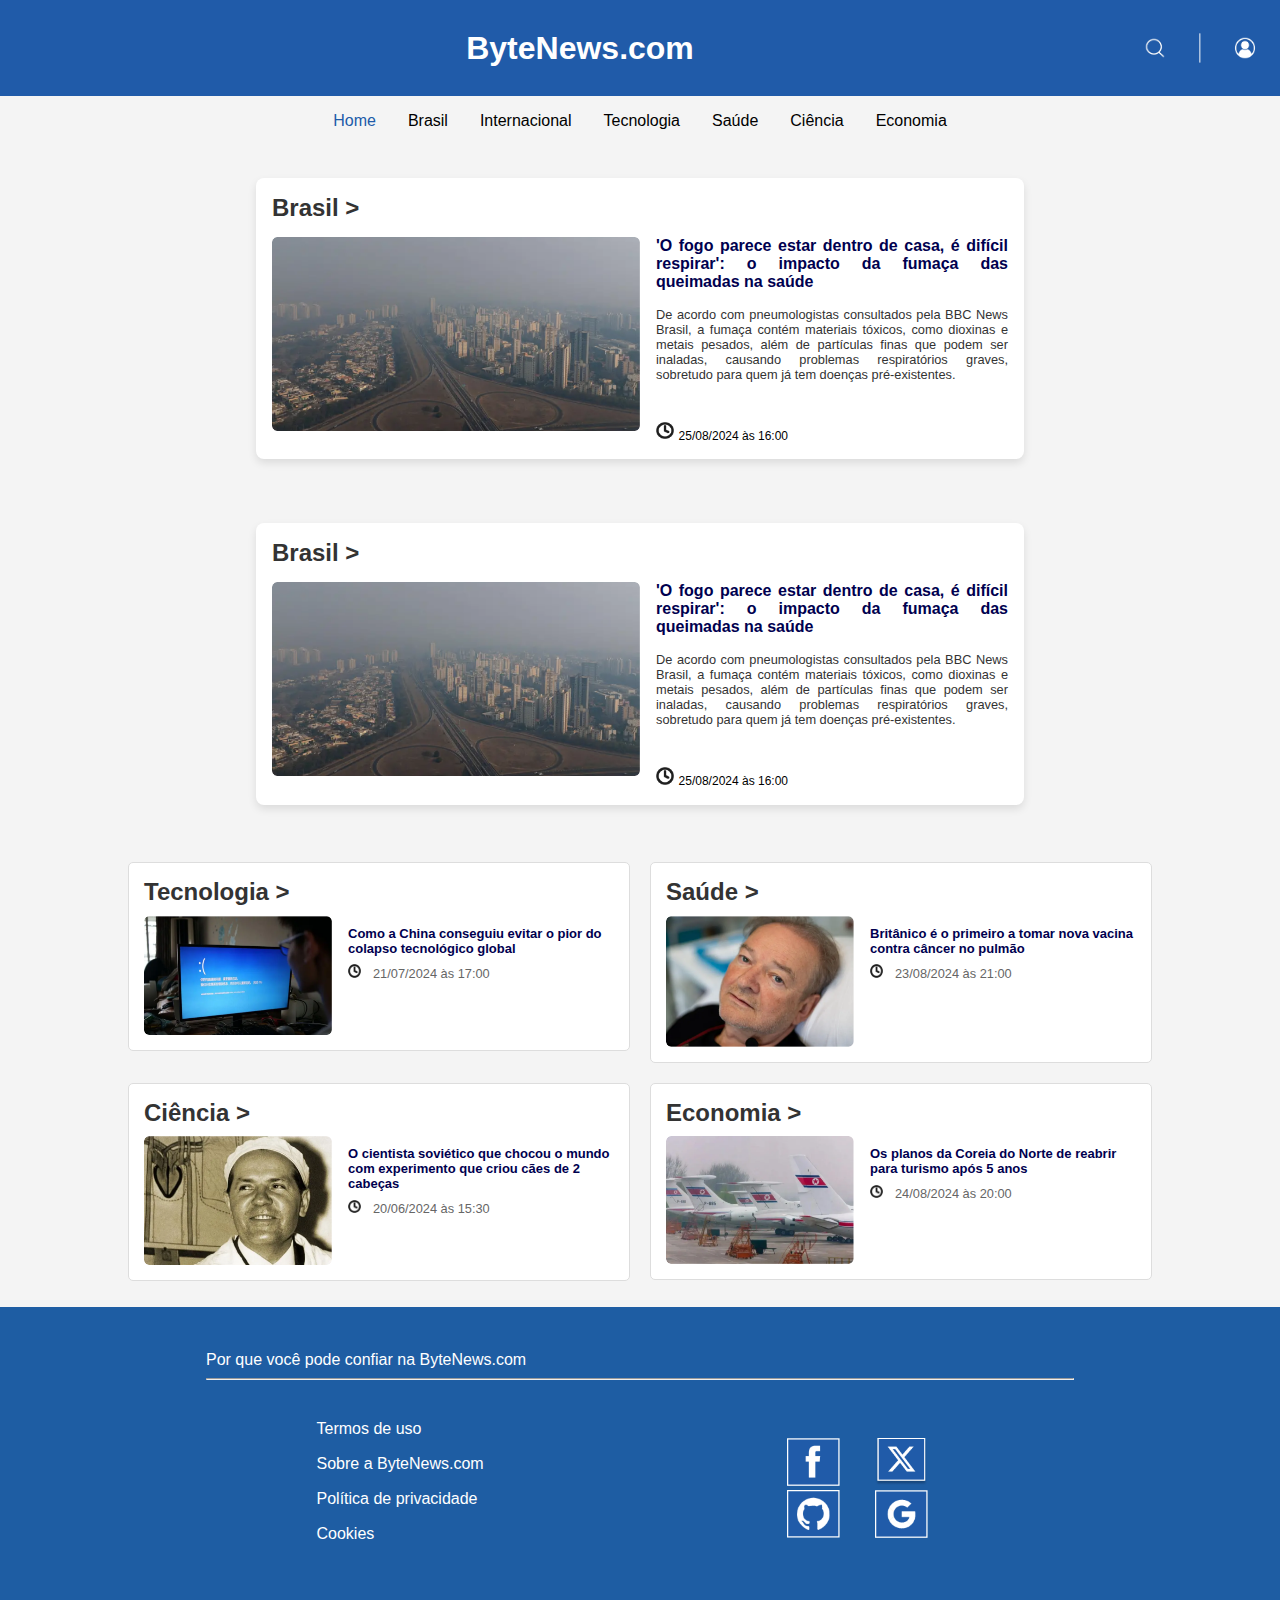
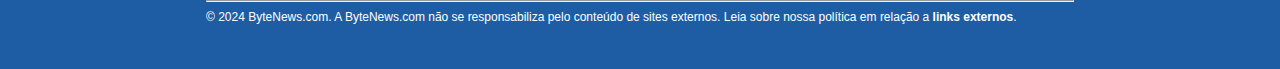
==== index.html @ 9a01b03d "Add initial HTML structure and styles for technology, health, science, economy, and international pa" ====
<!DOCTYPE html>
<html lang="en">
<head>
    <meta charset="UTF-8">
    <meta name="viewport" content="width=device-width, initial-scale=1.0">
    <title>ByteNews.com</title>
    <link rel="stylesheet" href="./Assets/styles/css/style.css">
</head>
<body>
    <header-tag></header-tag>
    <!-- <div class="header-container"></div> -->
    <!-- <div class="navbar-container"></div> -->
    <navbar-tag
        data-item1="Home" data-link1="/index.html"
        data-item2="Brasil" data-link2="/pages/brasil.html"
        data-item3="Internacional" data-link3="/pages/internacional.html"
        data-item4="Tecnologia" data-link4="/pages/tecnologia.html"
        data-item5="Saúde" data-link5="/pages/saude.html"
        data-item6="Ciência" data-link6="/pages/ciencia.html"
        data-item7="Economia" data-link7="/pages/economia.html"
        data-item8="Cadastrar E-mail" data-link8="/cadastrar-email" data-hidden8="true"
        data-item9="Pesquisar" data-link9="/pesquisar" data-hidden9="true"
    ></navbar-tag>
    <main>
        <section class="highlights">
            <news-card 
                category="Brasil >" 
                image="Assets/imgs/h1.png" 
                imageAlt="Notícia Brasil" 
                title="'O fogo parece estar dentro de casa, é difícil respirar': o impacto da fumaça das queimadas na saúde" 
                subtitle="De acordo com pneumologistas consultados pela BBC News Brasil, a fumaça contém materiais tóxicos, como dioxinas e metais pesados, além de partículas finas que podem ser inaladas, causando problemas respiratórios graves, sobretudo para quem já tem doenças pré-existentes."
                timeIcon="Assets/imgs/h14.png" 
                datetime="25/08/2024 às 16:00">
            </news-card>
            <news-card 
                category="Brasil >" 
                image="Assets/imgs/h1.png" 
                imageAlt="Notícia Brasil" 
                title="'O fogo parece estar dentro de casa, é difícil respirar': o impacto da fumaça das queimadas na saúde" 
                subtitle="De acordo com pneumologistas consultados pela BBC News Brasil, a fumaça contém materiais tóxicos, como dioxinas e metais pesados, além de partículas finas que podem ser inaladas, causando problemas respiratórios graves, sobretudo para quem já tem doenças pré-existentes."
                timeIcon="Assets/imgs/h14.png" 
                datetime="25/08/2024 às 16:00">
            </news-card>
        </section>

        <section class="news-grid">
            <news-category 
                category="Tecnologia >"
                image="/Assets/imgs/h3.png"
                imageAlt="Notícia Tecnologia"
                title="Como a China conseguiu evitar o pior do colapso tecnológico global"
                timeIcon="/Assets/imgs/h14.png"
                datetime="21/07/2024 às 17:00">
            </news-category>
        
            <news-category 
                category="Saúde >"
                image="/Assets/imgs/h4.png"
                imageAlt="Notícia Saúde"
                title="Britânico é o primeiro a tomar nova vacina contra câncer no pulmão"
                timeIcon="/Assets/imgs/h14.png"
                datetime="23/08/2024 às 21:00">
            </news-category>
        
            <news-category 
                category="Ciência >"
                image="/Assets/imgs/h5.png"
                imageAlt="Notícia Ciência"
                title="O cientista soviético que chocou o mundo com experimento que criou cães de 2 cabeças"
                timeIcon="/Assets/imgs/h14.png"
                datetime="20/06/2024 às 15:30">
            </news-category>
        
            <news-category 
                category="Economia >"
                image="/Assets/imgs/h6.png"
                imageAlt="Notícia Economia"
                title="Os planos da Coreia do Norte de reabrir para turismo após 5 anos"
                timeIcon="/Assets/imgs/h14.png"
                datetime="24/08/2024 às 20:00">
            </news-category>
        </section>
    </main>
    <!-- <div class="footer-container-2"></div> -->
    <footer-tag></footer-tag>

    <script src="/Assets/javascript/index.js"></script>
    <script src="/Assets/javascript/components/header/headerTag.js"></script>
    <script src="/Assets/javascript/components/footer/footerTag.js"></script>
    <script src="/Assets/javascript/components/navbar/navbarTag.js"></script>
    <script src="/Assets/javascript/components/card/newsCard.js"></script>
    <script src="/Assets/javascript/components/newsCategory/newsCategory.js"></script>
</body>
</html>
---- Assets/styles/css/style.css ----
@import './styleComponents/header.css';
@import './styleComponents/navbar.css';
@import './styleComponents/footer.css';
@import './styleComponents/newsCard.css';
@import './styleComponents/newsCategory.css';
@import './stylePages/index.css';

* {
    box-sizing: border-box;
    margin: 0;
    padding: 0;
    font-family: 'Inter', sans-serif;
}

body {
    margin: auto;
    padding: 0;
    background-color: #f4f4f4;
    color: #333;
}
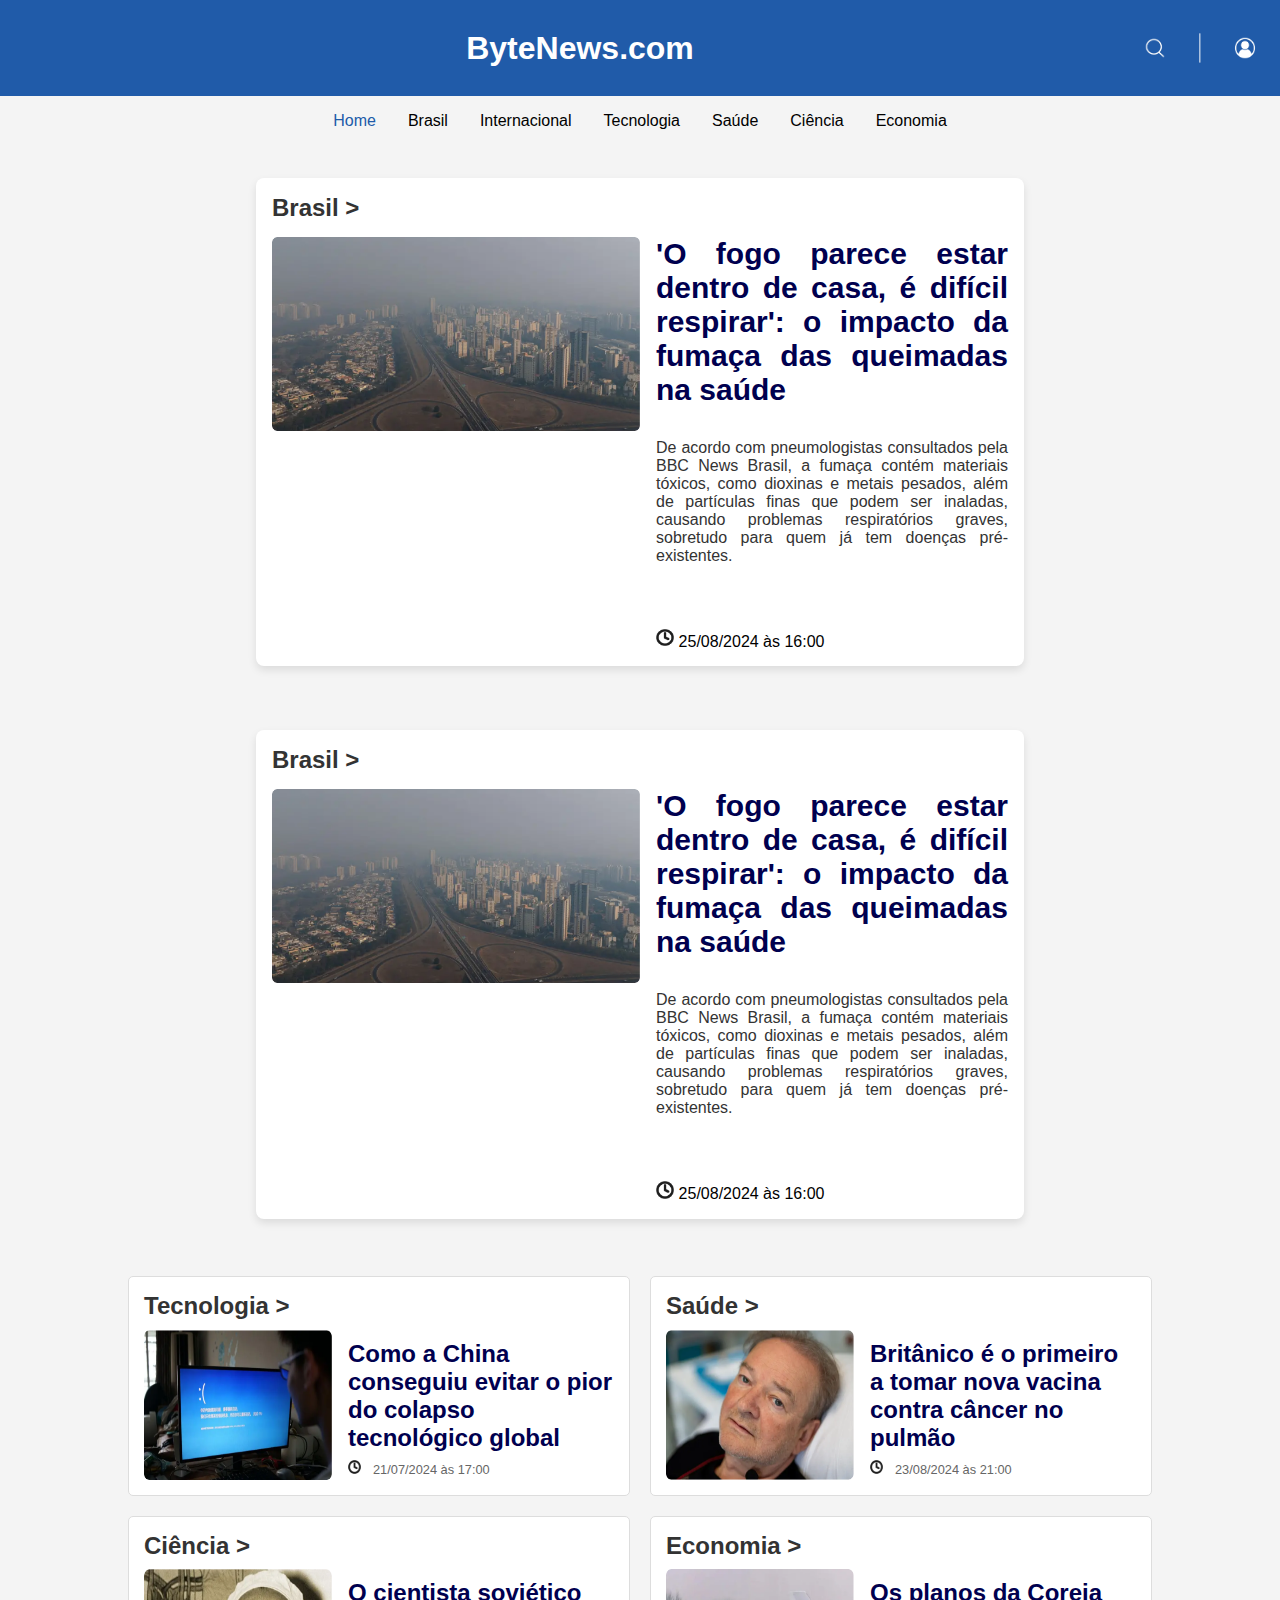
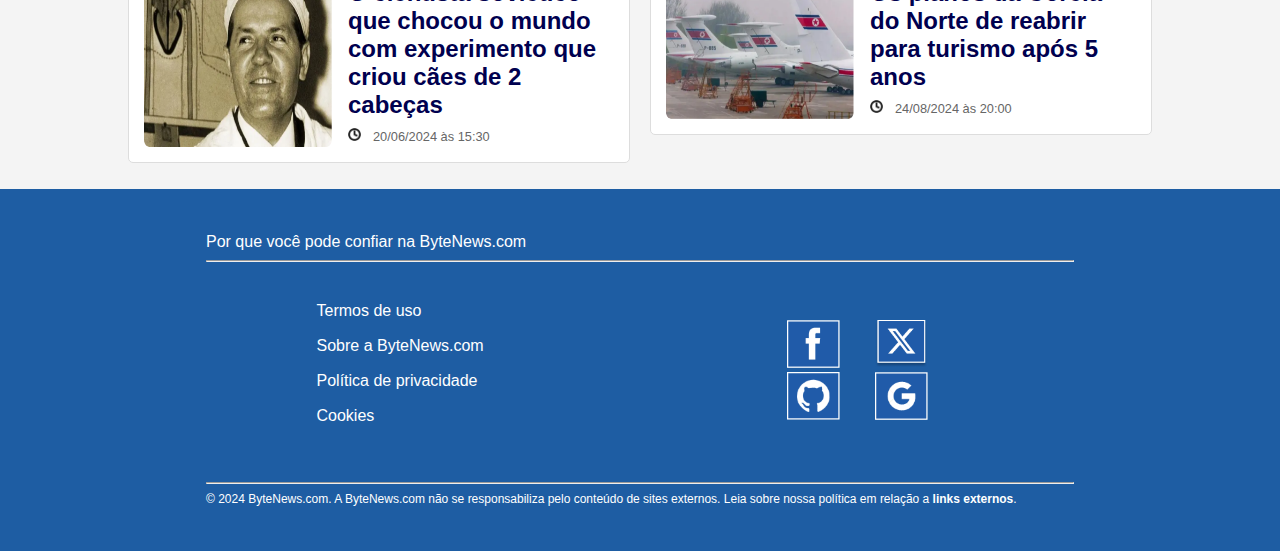
==== commit 72dc3024: "Add Brasil page styles and update index.html to include new stylesheet" ====
--- a/index.html
+++ b/index.html
@@ -4,6 +4,7 @@
     <meta charset="UTF-8">
     <meta name="viewport" content="width=device-width, initial-scale=1.0">
     <title>ByteNews.com</title>
+    <link rel="stylesheet" href="/Assets//styles/css/stylePages/index.css">
     <link rel="stylesheet" href="./Assets/styles/css/style.css">
 </head>
 <body>
--- a/Assets/styles/css/stylePages/index.css
+++ b/Assets/styles/css/stylePages/index.css
@@ -0,0 +1,221 @@
+.highlights {
+    display: flex;
+    justify-content: center;
+    align-items: center;
+    flex-direction: column;
+}
+
+news-card {
+    display: flex;
+    justify-content: center;
+    align-items: center;
+}
+
+.news-grid {
+    display: grid;
+    grid-template-columns: repeat(2, 1fr);
+    gap: 20px;
+    margin: 2% 10%;
+}
+
+
+@media (max-width: 1441px) {
+    .title-highlights {
+        font-size: 20px;
+    }
+    
+    .subtitle-highlights {
+        font-size: 12px;
+        margin-bottom: 2.5rem;
+    }
+    .data-hora {
+        font-size: 12px;
+    }
+
+    .news-content h3 {
+        font-size: 15px;
+    }
+}
+
+@media (max-width: 1281px) {    
+    .title-highlights {
+        font-size: 1rem;
+        margin-bottom: 1rem;
+    }
+
+    .subtitle-highlights {
+        font-size: 0.8rem;
+    }
+
+    .news-content h3 {
+        font-size: 13px;
+    }
+}
+
+@media (max-width: 1025px) {
+
+    .tag-highlights {
+        font-size: 14px;
+    }
+
+    .news-category-highlights {
+        width: 90%;
+    }
+
+    .subtitle-highlights {
+        font-size: 10px;
+        margin-bottom: 1rem;
+    }
+
+    .news-grid {
+        width: 90%;
+        margin: 3% 5%;
+    }
+}
+
+@media (max-width: 768px) {
+
+    .news-category h2 {
+        font-size: 10px;
+    }
+
+    .container-footer {
+        margin: 2% 0;
+        width: 90%;
+    }
+
+    .footer-content-links ul li a {
+        font-size: 11px;
+    }
+
+    .social-icons > ul > li > a > img {
+        width: 40%;
+        height: auto;
+    }
+}
+
+@media (max-width: 660px) {
+
+    .nav-links > li.hidden {
+        display: block;
+    }
+
+    .navbar {
+        flex-direction: column;
+        align-items: start;
+    }
+
+    .hamburger {
+        display: block;
+        width: 4rem;
+        height: 2rem;
+        border-radius: 10px;
+        border: 1px solid ;
+    }
+
+    .navbar > ul.nav-links {
+        display: none;
+        flex-direction: column;
+        width: 100%;
+        background-color: #fff;
+        padding: 1rem;
+    }
+
+    .navbar > .nav-links.show {
+        margin-top: 1%;
+        display: flex;
+        border-radius: 10px;
+        border: 1px solid #205BA9;
+    }
+
+    .navbar > .nav-links.show > li {
+        height: 50px
+    }
+
+    .navbar > .nav-links.show > li:hover {
+        border: 1px solid #205BA9;
+        border-radius: 30px;
+        display: flex;
+        justify-content: center;
+        align-items: center;
+        width: 100%;
+        height: 50px
+    }
+
+    .nav-links li {
+        margin: 0.5rem 0; 
+    }
+
+    .news-content h3 {
+        font-size: 10px;
+    }
+
+    .news-content .data-hora-grid {
+        font-size: 11px;
+    }
+
+    .icons {
+        display: none;
+    }
+
+    .title {
+        display: flex !important;
+        justify-content: center;
+        text-align: center;
+        width: 100%;
+    }
+
+    .news-grid {
+        display: flex;
+        flex-direction: column;
+    }
+
+    .news-grid > .news-category h2 {
+        font-size: 14px;
+    }
+
+    .news-content h3 {
+        font-size: 13px;
+    }
+}
+
+@media (max-width: 480px) {
+    .title-highlights {
+        font-size: 0.8rem;
+    }
+    .subtitle-highlights {
+        display: none;
+    }
+
+    .inside-hr {
+        display: flex;
+        flex-direction: column;
+        justify-content: center;
+        align-items: center;
+        margin: 3% 0;
+    }
+    
+    .footer-content-links {
+        margin-right: 0;
+    }
+
+    .footer-content-links ul {
+        display: flex;
+        justify-content: center;
+        flex-direction: column;
+        align-items: center;
+    }
+
+    .social-icons ul {
+        display: flex;
+        justify-content: center;
+        align-items: center;
+    }
+
+    .social-icons ul li:first-child {
+        margin-left: 3.5rem;
+    }
+
+    
+
+}--- a/Assets/styles/css/style.css
+++ b/Assets/styles/css/style.css
@@ -3,7 +3,6 @@
 @import './styleComponents/footer.css';
 @import './styleComponents/newsCard.css';
 @import './styleComponents/newsCategory.css';
-@import './stylePages/index.css';
 
 * {
     box-sizing: border-box;
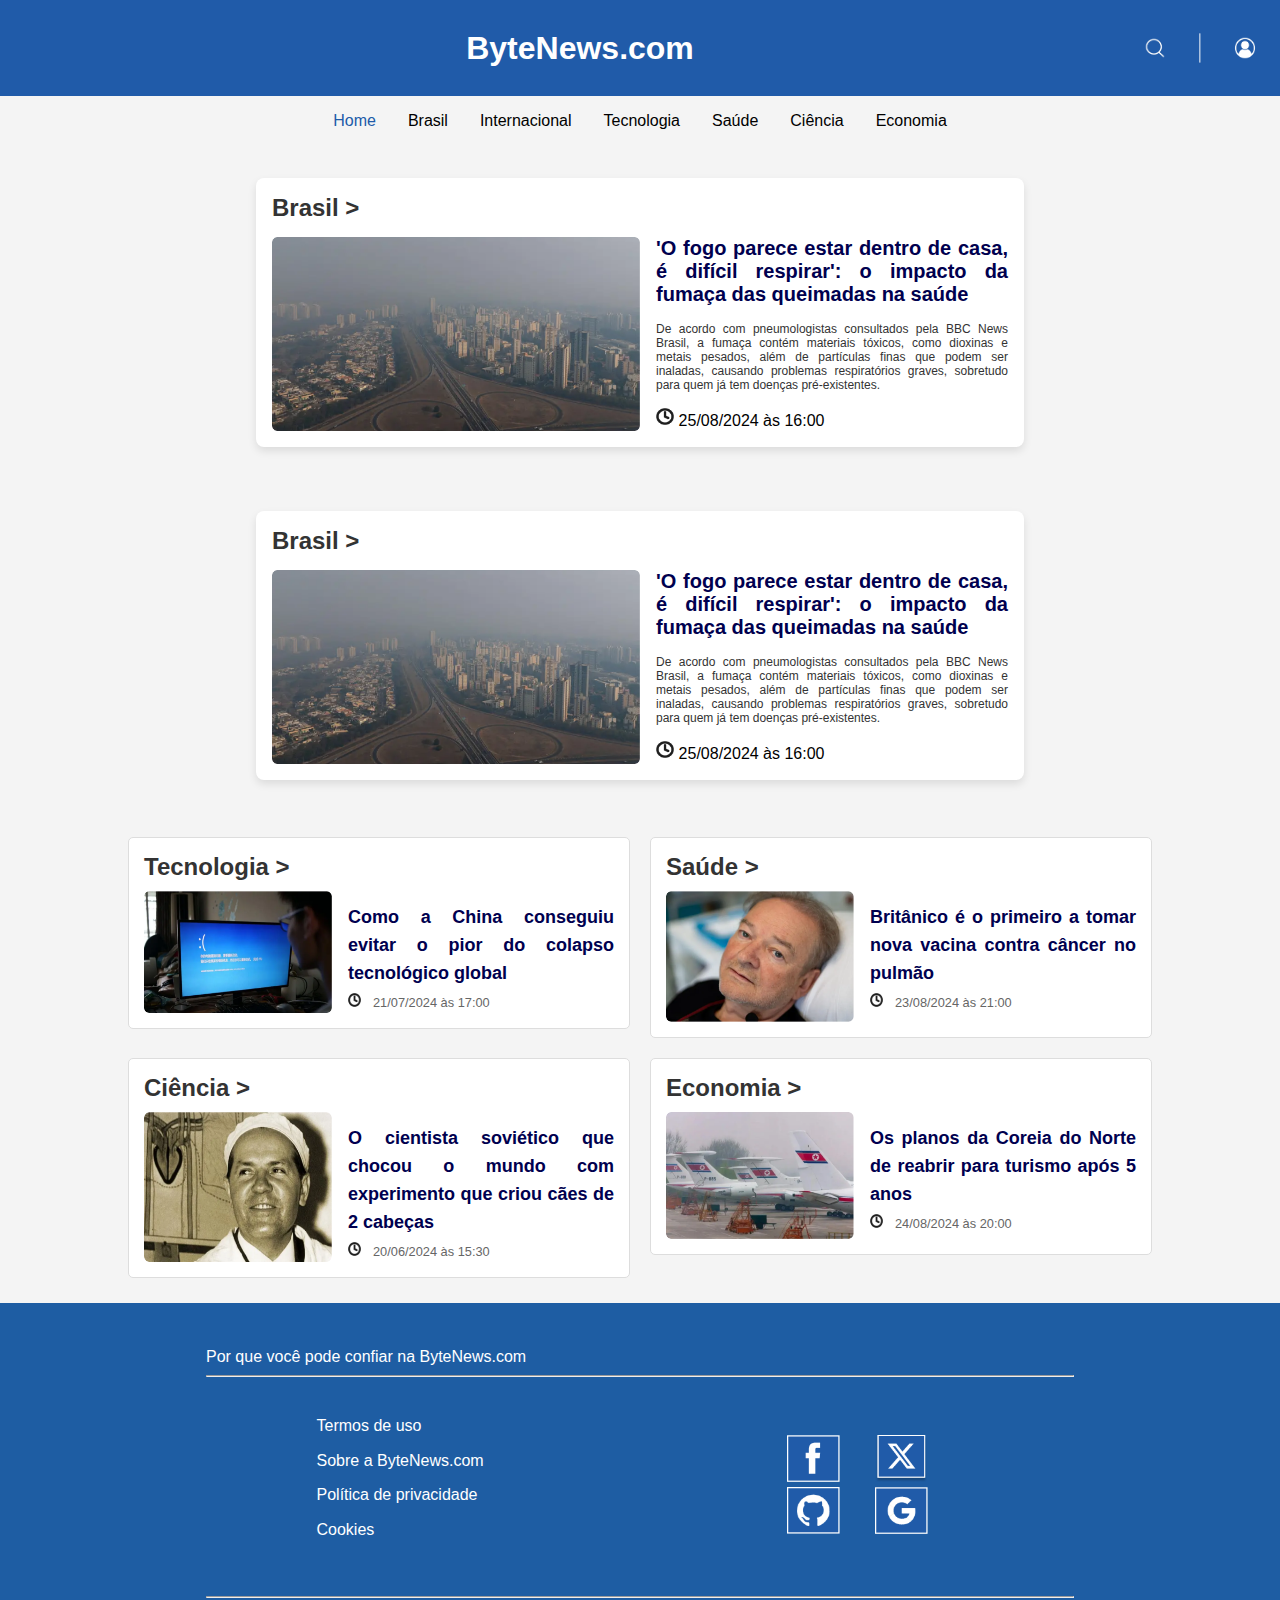
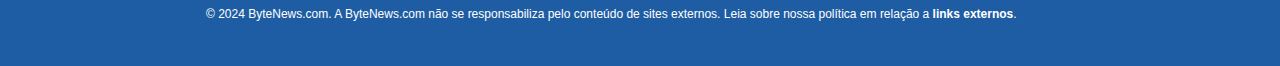
==== commit cabd2283: "Add modal component for email registration; update styles and HTML structure across multiple pages" ====
--- a/index.html
+++ b/index.html
@@ -9,8 +9,6 @@
 </head>
 <body>
     <header-tag></header-tag>
-    <!-- <div class="header-container"></div> -->
-    <!-- <div class="navbar-container"></div> -->
     <navbar-tag
         data-item1="Home" data-link1="/index.html"
         data-item2="Brasil" data-link2="/pages/brasil.html"
@@ -19,9 +17,17 @@
         data-item5="Saúde" data-link5="/pages/saude.html"
         data-item6="Ciência" data-link6="/pages/ciencia.html"
         data-item7="Economia" data-link7="/pages/economia.html"
-        data-item8="Cadastrar E-mail" data-link8="/cadastrar-email" data-hidden8="true"
-        data-item9="Pesquisar" data-link9="/pesquisar" data-hidden9="true"
+        data-item8="Cadastrar E-mail" data-link8="/cadastrar-email" data-hidden8="true" data-id8="modal-cadastar-email-hamburguer"
+        data-item9="Pesquisar" data-link9="/pesquisar" data-hidden9="true" data-id9="search"
     ></navbar-tag>
+
+    <modal-component 
+        id="modal-cadastar-email" 
+        title="ByteNews.com" 
+        heading="Registrar-se para receber notificações" 
+        iconSrc="/Assets/imgs/user.png"
+    ></modal-component>
+
     <main>
         <section class="highlights">
             <news-card 
@@ -82,7 +88,6 @@
             </news-category>
         </section>
     </main>
-    <!-- <div class="footer-container-2"></div> -->
     <footer-tag></footer-tag>
 
     <script src="/Assets/javascript/index.js"></script>
@@ -91,5 +96,6 @@
     <script src="/Assets/javascript/components/navbar/navbarTag.js"></script>
     <script src="/Assets/javascript/components/card/newsCard.js"></script>
     <script src="/Assets/javascript/components/newsCategory/newsCategory.js"></script>
+    <script src = '/Assets/javascript/components/modalComponetCadastrar/modalComponentCadastrar.js'></script>
 </body>
 </html>--- a/Assets/styles/css/stylePages/index.css
+++ b/Assets/styles/css/stylePages/index.css
@@ -18,59 +18,13 @@
     margin: 2% 10%;
 }
 
-
 @media (max-width: 1441px) {
-    .title-highlights {
-        font-size: 20px;
-    }
-    
-    .subtitle-highlights {
-        font-size: 12px;
-        margin-bottom: 2.5rem;
-    }
-    .data-hora {
-        font-size: 12px;
-    }
-
-    .news-content h3 {
-        font-size: 15px;
-    }
 }
 
 @media (max-width: 1281px) {    
-    .title-highlights {
-        font-size: 1rem;
-        margin-bottom: 1rem;
-    }
-
-    .subtitle-highlights {
-        font-size: 0.8rem;
-    }
-
-    .news-content h3 {
-        font-size: 13px;
-    }
 }
 
 @media (max-width: 1025px) {
-
-    .tag-highlights {
-        font-size: 14px;
-    }
-
-    .news-category-highlights {
-        width: 90%;
-    }
-
-    .subtitle-highlights {
-        font-size: 10px;
-        margin-bottom: 1rem;
-    }
-
-    .news-grid {
-        width: 90%;
-        margin: 3% 5%;
-    }
 }
 
 @media (max-width: 768px) {
--- a/Assets/styles/css/style.css
+++ b/Assets/styles/css/style.css
@@ -3,6 +3,9 @@
 @import './styleComponents/footer.css';
 @import './styleComponents/newsCard.css';
 @import './styleComponents/newsCategory.css';
+@import './styleComponents/mostRead.css';
+@import './styleComponents/newsHeader.css';
+@import './styleComponents/modalComponentCadastrar.css';
 
 * {
     box-sizing: border-box;
@@ -15,5 +18,6 @@
     margin: auto;
     padding: 0;
     background-color: #f4f4f4;
-    color: #333;
-}+    color: #333;                                                                                                                    11111111111111111111111111111111111111111111111111111111111111111111111111111111111111111111111111                  
+}
+
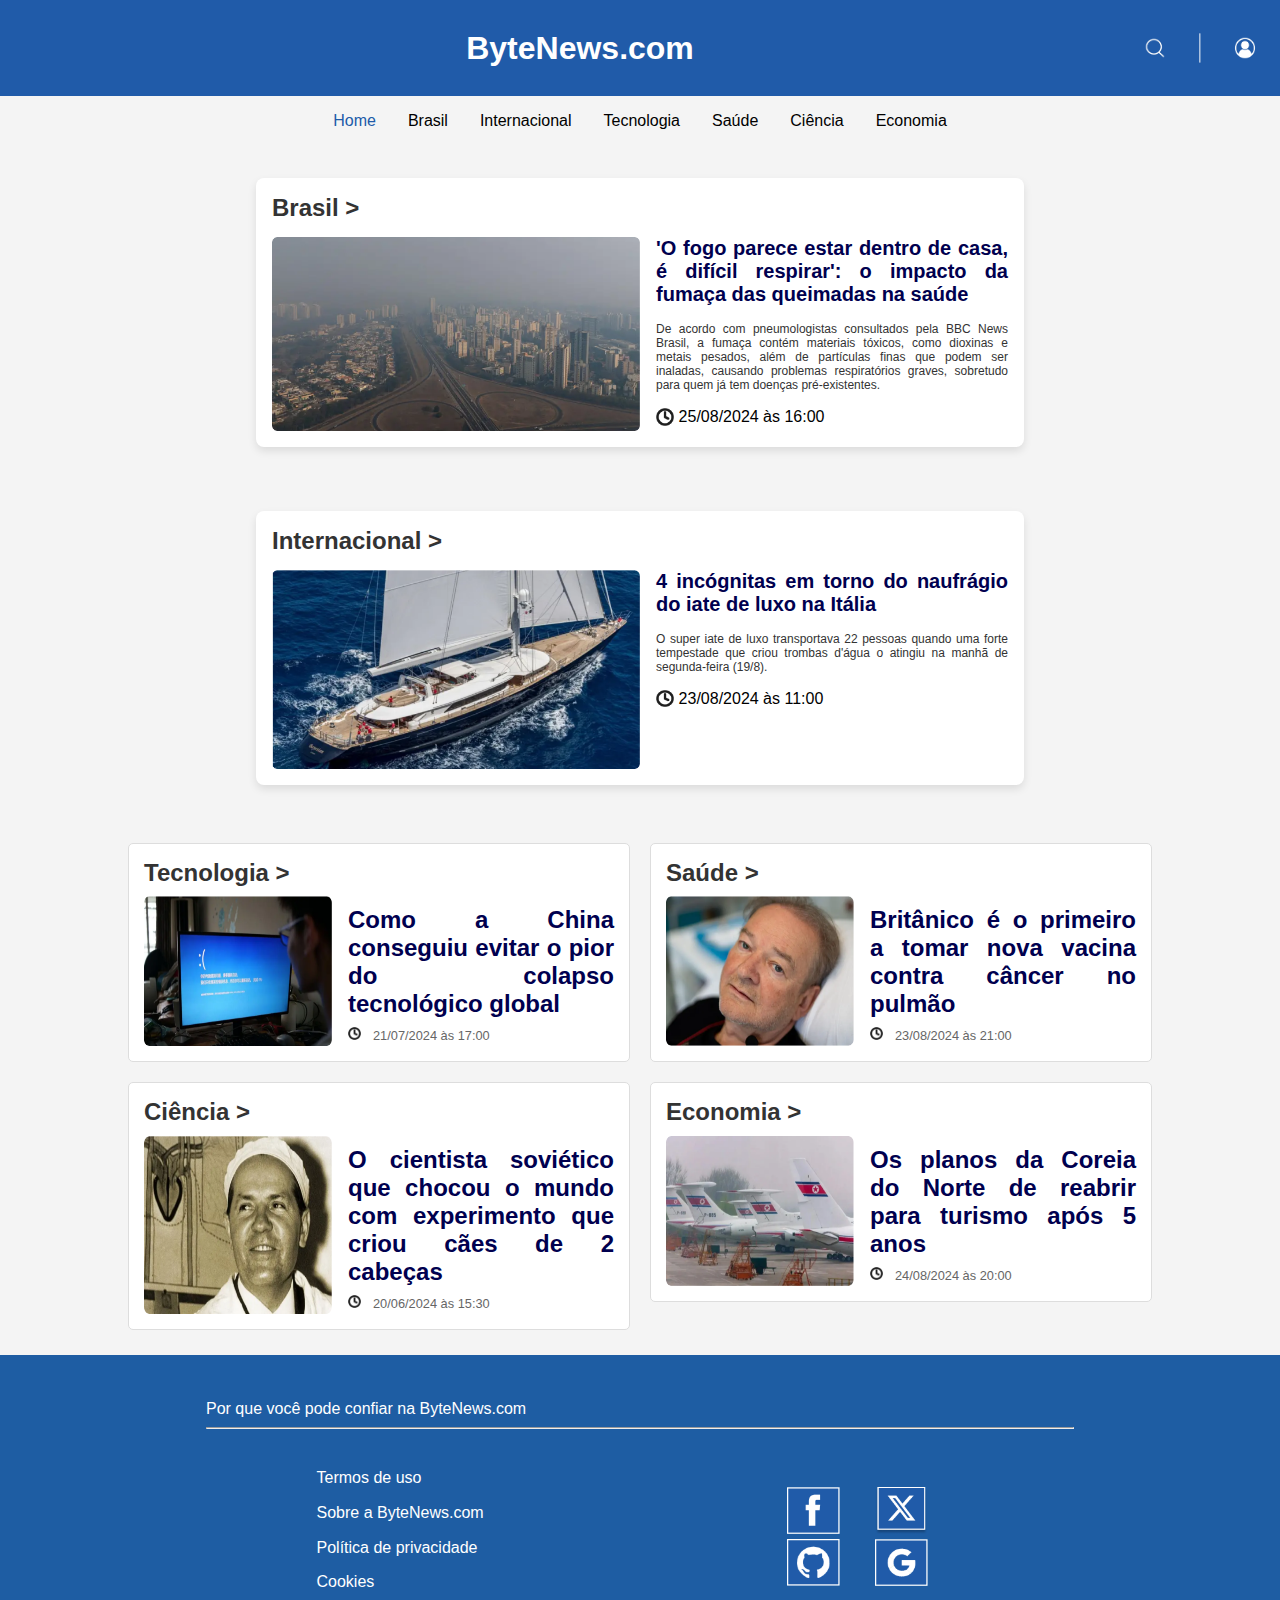
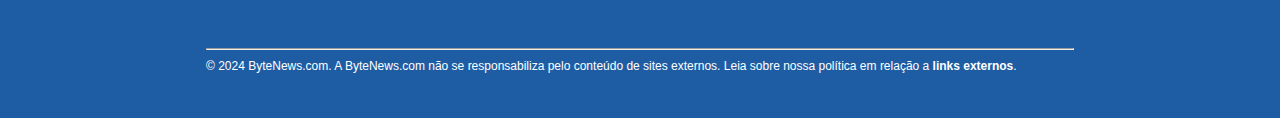
==== commit 7a3a222d: "Add new CSS files for health, economy, technology, and international pages; refactor Brasil styles a" ====
--- a/index.html
+++ b/index.html
@@ -5,6 +5,7 @@
     <meta name="viewport" content="width=device-width, initial-scale=1.0">
     <title>ByteNews.com</title>
     <link rel="stylesheet" href="/Assets//styles/css/stylePages/index.css">
+    <link rel="stylesheet" href="https://cdnjs.cloudflare.com/ajax/libs/font-awesome/6.7.1/css/all.min.css" integrity="sha512-5Hs3dF2AEPkpNAR7UiOHba+lRSJNeM2ECkwxUIxC1Q/FLycGTbNapWXB4tP889k5T5Ju8fs4b1P5z/iB4nMfSQ==" crossorigin="anonymous" referrerpolicy="no-referrer" />
     <link rel="stylesheet" href="./Assets/styles/css/style.css">
 </head>
 <body>
@@ -28,6 +29,11 @@
         iconSrc="/Assets/imgs/user.png"
     ></modal-component>
 
+    <modal-component-search
+        id="modal-search"
+        title="Pesquisar Noticias"
+    ></modal-component-search>
+
     <main>
         <section class="highlights">
             <news-card 
@@ -37,17 +43,19 @@
                 title="'O fogo parece estar dentro de casa, é difícil respirar': o impacto da fumaça das queimadas na saúde" 
                 subtitle="De acordo com pneumologistas consultados pela BBC News Brasil, a fumaça contém materiais tóxicos, como dioxinas e metais pesados, além de partículas finas que podem ser inaladas, causando problemas respiratórios graves, sobretudo para quem já tem doenças pré-existentes."
                 timeIcon="Assets/imgs/h14.png" 
-                datetime="25/08/2024 às 16:00">
-            </news-card>
+                datetime="25/08/2024 às 16:00"
+                link="/pages/brasil.html"
+            ></news-card>
             <news-card 
-                category="Brasil >" 
-                image="Assets/imgs/h1.png" 
-                imageAlt="Notícia Brasil" 
-                title="'O fogo parece estar dentro de casa, é difícil respirar': o impacto da fumaça das queimadas na saúde" 
-                subtitle="De acordo com pneumologistas consultados pela BBC News Brasil, a fumaça contém materiais tóxicos, como dioxinas e metais pesados, além de partículas finas que podem ser inaladas, causando problemas respiratórios graves, sobretudo para quem já tem doenças pré-existentes."
+                category="Internacional >" 
+                image="Assets/imgs/h2.png" 
+                imageAlt="Notícia Internacional" 
+                title="4 incógnitas em torno do naufrágio do iate de luxo na Itália" 
+                subtitle="O super iate de luxo transportava 22 pessoas quando uma forte tempestade que criou trombas d'água o atingiu na manhã de segunda-feira (19/8)."
                 timeIcon="Assets/imgs/h14.png" 
-                datetime="25/08/2024 às 16:00">
-            </news-card>
+                datetime="23/08/2024 às 11:00"
+                link="/pages/internacional.html"
+            ></news-card>
         </section>
 
         <section class="news-grid">
@@ -57,8 +65,9 @@
                 imageAlt="Notícia Tecnologia"
                 title="Como a China conseguiu evitar o pior do colapso tecnológico global"
                 timeIcon="/Assets/imgs/h14.png"
-                datetime="21/07/2024 às 17:00">
-            </news-category>
+                datetime="21/07/2024 às 17:00"
+                link="/pages/tecnologia.html"
+            ></news-category>
         
             <news-category 
                 category="Saúde >"
@@ -66,8 +75,10 @@
                 imageAlt="Notícia Saúde"
                 title="Britânico é o primeiro a tomar nova vacina contra câncer no pulmão"
                 timeIcon="/Assets/imgs/h14.png"
-                datetime="23/08/2024 às 21:00">
-            </news-category>
+                datetime="23/08/2024 às 21:00"
+                link="/pages/saude.html"
+
+            ></news-category>
         
             <news-category 
                 category="Ciência >"
@@ -75,8 +86,9 @@
                 imageAlt="Notícia Ciência"
                 title="O cientista soviético que chocou o mundo com experimento que criou cães de 2 cabeças"
                 timeIcon="/Assets/imgs/h14.png"
-                datetime="20/06/2024 às 15:30">
-            </news-category>
+                datetime="20/06/2024 às 15:30"
+                link="/pages/ciencia.html"
+            ></news-category>
         
             <news-category 
                 category="Economia >"
@@ -84,8 +96,9 @@
                 imageAlt="Notícia Economia"
                 title="Os planos da Coreia do Norte de reabrir para turismo após 5 anos"
                 timeIcon="/Assets/imgs/h14.png"
-                datetime="24/08/2024 às 20:00">
-            </news-category>
+                datetime="24/08/2024 às 20:00"
+                link="/pages/economia.html"
+            ></news-category>
         </section>
     </main>
     <footer-tag></footer-tag>
@@ -96,6 +109,9 @@
     <script src="/Assets/javascript/components/navbar/navbarTag.js"></script>
     <script src="/Assets/javascript/components/card/newsCard.js"></script>
     <script src="/Assets/javascript/components/newsCategory/newsCategory.js"></script>
+    <script src = '/Assets/javascript/components/modalComponentSearch/ComponentSearch.js'></script>
     <script src = '/Assets/javascript/components/modalComponetCadastrar/modalComponentCadastrar.js'></script>
+    <script src="/Assets//javascript/components/resultSearch/resultSearch.js"></script>
+    <script src="/Assets/javascript/components/InputSearch/InputSearch.js"></script>
 </body>
 </html>--- a/Assets/styles/css/style.css
+++ b/Assets/styles/css/style.css
@@ -6,6 +6,9 @@
 @import './styleComponents/mostRead.css';
 @import './styleComponents/newsHeader.css';
 @import './styleComponents/modalComponentCadastrar.css';
+@import './styleComponents/modalComponentSearch.css';
+@import '/Assets//styles/css/styleComponents/inputSearch.css';
+@import '/Assets/styles/css/styleComponents/resultSearch.css';
 
 * {
     box-sizing: border-box;
@@ -18,6 +21,6 @@
     margin: auto;
     padding: 0;
     background-color: #f4f4f4;
-    color: #333;                                                                                                                    11111111111111111111111111111111111111111111111111111111111111111111111111111111111111111111111111                  
+    color: #333;                                                                    
 }
 
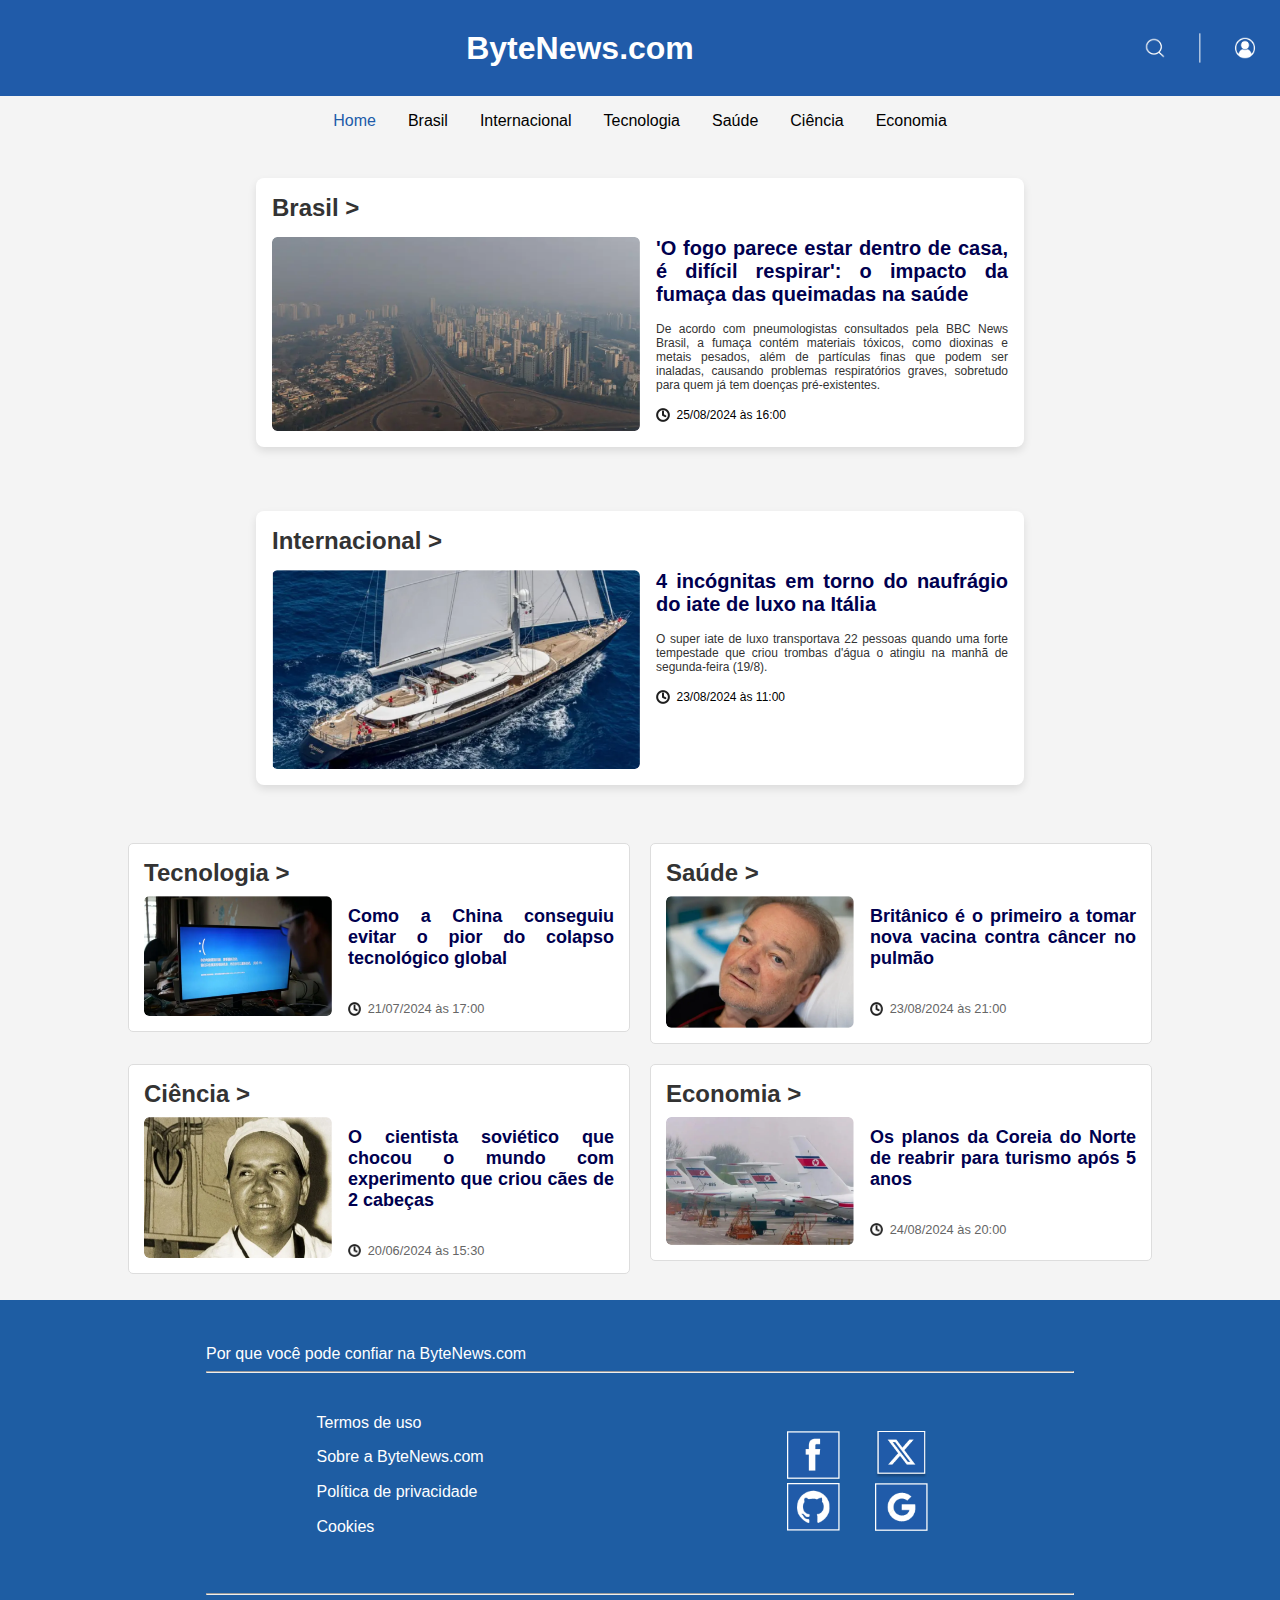
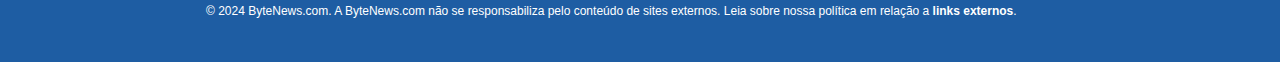
==== commit 8723abcd: "Refactor footer.css and newsCard.css styles" ====
--- a/index.html
+++ b/index.html
@@ -9,7 +9,10 @@
     <link rel="stylesheet" href="./Assets/styles/css/style.css">
 </head>
 <body>
-    <header-tag></header-tag>
+    <header-tag
+        data-title="ByteNews.com"
+        data-link="/index.html"
+    ></header-tag>
     <navbar-tag
         data-item1="Home" data-link1="/index.html"
         data-item2="Brasil" data-link2="/pages/brasil.html"
@@ -38,6 +41,7 @@
         <section class="highlights">
             <news-card 
                 category="Brasil >" 
+                categoryLink = "/pages/brasil.html"
                 image="Assets/imgs/h1.png" 
                 imageAlt="Notícia Brasil" 
                 title="'O fogo parece estar dentro de casa, é difícil respirar': o impacto da fumaça das queimadas na saúde" 
@@ -48,6 +52,7 @@
             ></news-card>
             <news-card 
                 category="Internacional >" 
+                categoryLink = "/pages/internacional.html"
                 image="Assets/imgs/h2.png" 
                 imageAlt="Notícia Internacional" 
                 title="4 incógnitas em torno do naufrágio do iate de luxo na Itália" 
@@ -61,6 +66,7 @@
         <section class="news-grid">
             <news-category 
                 category="Tecnologia >"
+                categoryLink = "/pages/tecnologia.html"
                 image="/Assets/imgs/h3.png"
                 imageAlt="Notícia Tecnologia"
                 title="Como a China conseguiu evitar o pior do colapso tecnológico global"
@@ -71,6 +77,7 @@
         
             <news-category 
                 category="Saúde >"
+                categoryLink = "/pages/saude.html"
                 image="/Assets/imgs/h4.png"
                 imageAlt="Notícia Saúde"
                 title="Britânico é o primeiro a tomar nova vacina contra câncer no pulmão"
@@ -82,6 +89,7 @@
         
             <news-category 
                 category="Ciência >"
+                categoryLink = "/pages/ciencia.html"
                 image="/Assets/imgs/h5.png"
                 imageAlt="Notícia Ciência"
                 title="O cientista soviético que chocou o mundo com experimento que criou cães de 2 cabeças"
@@ -92,6 +100,7 @@
         
             <news-category 
                 category="Economia >"
+                categoryLink = "/pages/economia.html"
                 image="/Assets/imgs/h6.png"
                 imageAlt="Notícia Economia"
                 title="Os planos da Coreia do Norte de reabrir para turismo após 5 anos"
